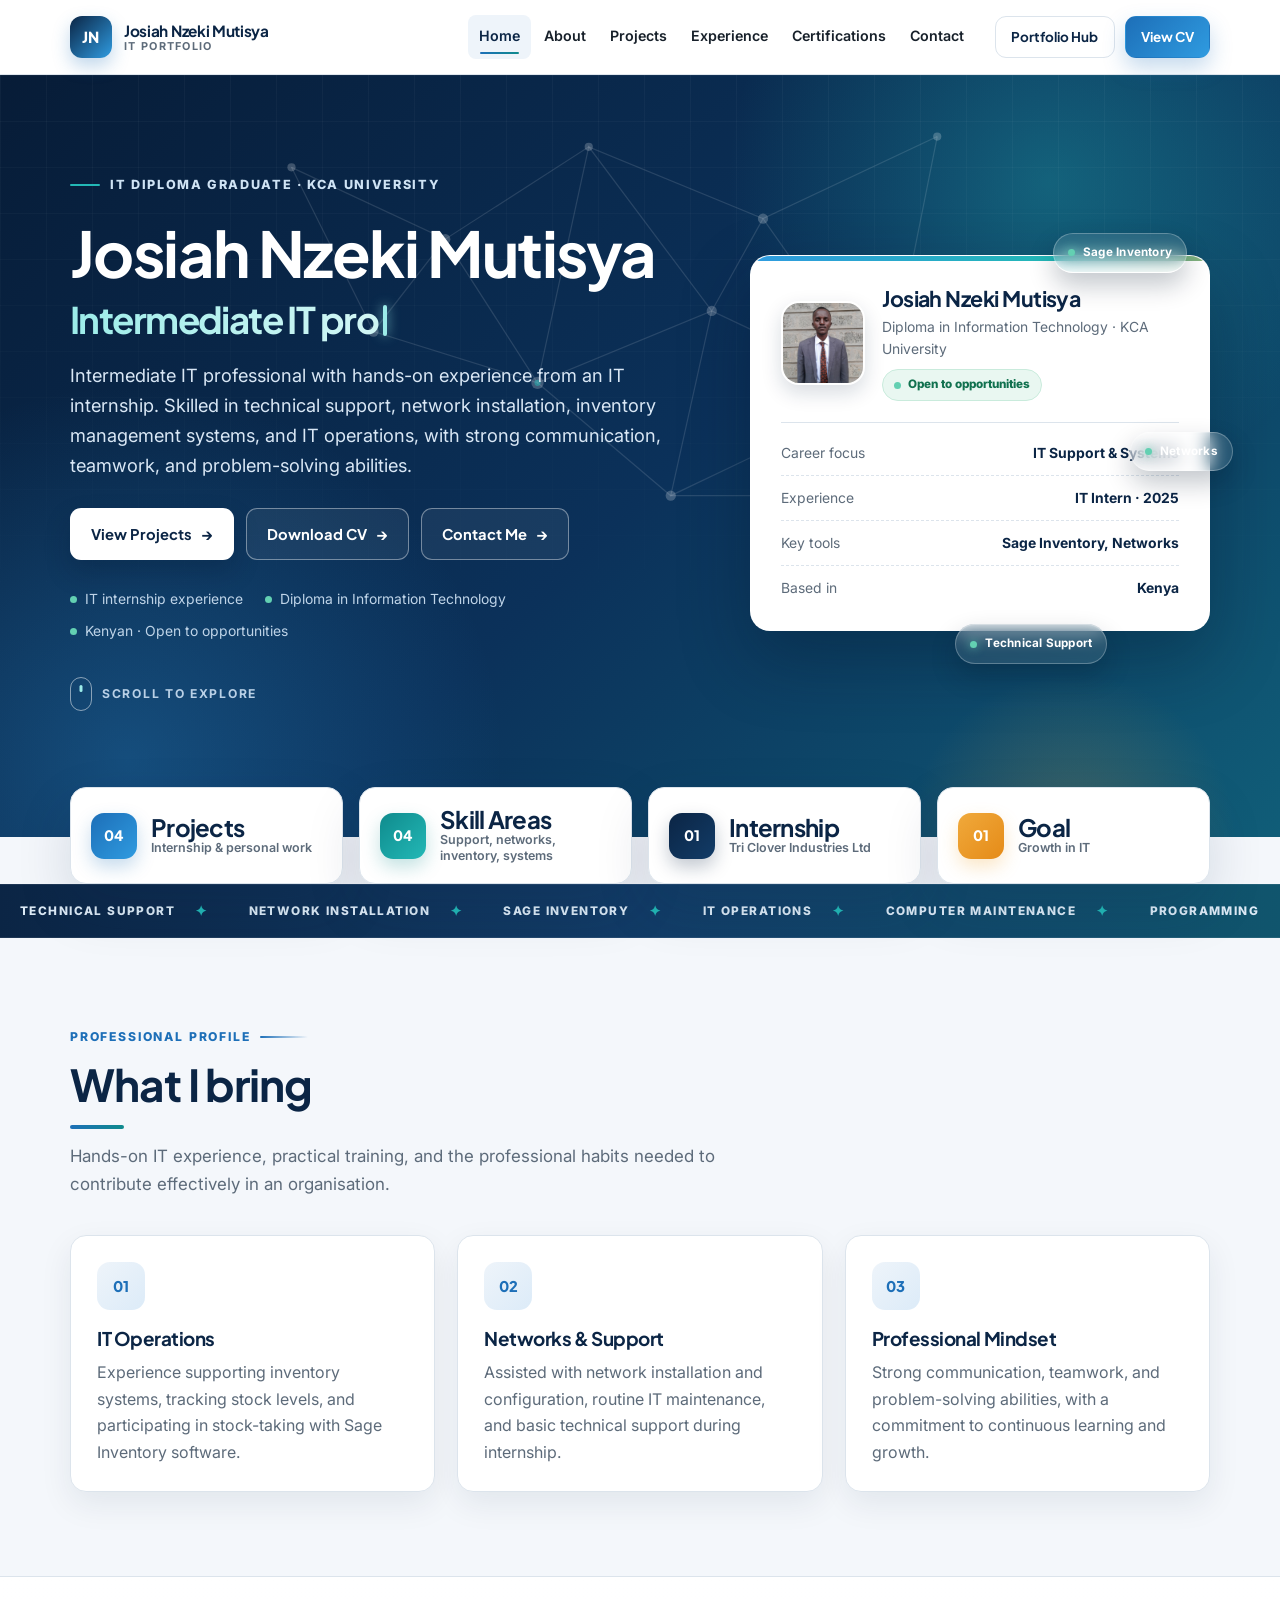
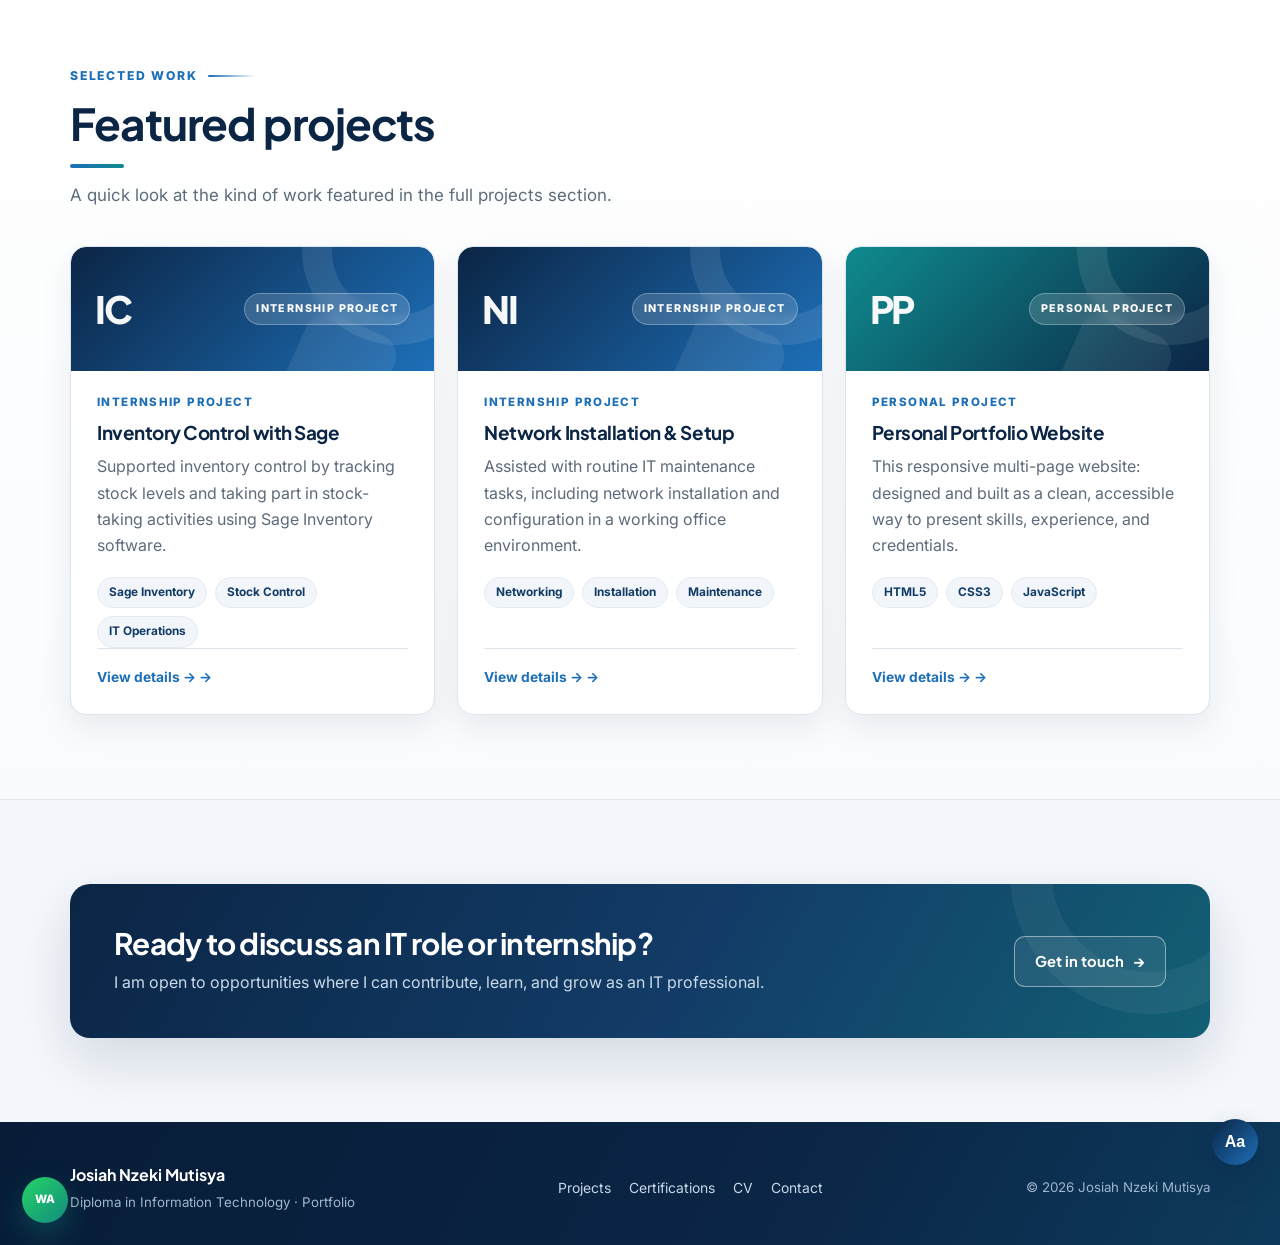
==== index.html @ 857e49f4 "Build responsive multi-page IT portfolio for Josiah Nzeki Mutisya" ====
<!DOCTYPE html>
<html lang="en">
<head>
  <script>
    (function () {
      try {
        var theme = localStorage.getItem("portfolio-theme");
        if (!theme) theme = window.matchMedia("(prefers-color-scheme: dark)").matches ? "dark" : "light";
        document.documentElement.dataset.theme = theme;
        var contrast = localStorage.getItem("portfolio-contrast");
        if (contrast) document.documentElement.dataset.contrast = contrast;
        var size = localStorage.getItem("portfolio-text-size");
        if (size) document.documentElement.style.fontSize = size;
      } catch (e) {}
    })();
  </script>
  <meta charset="UTF-8">
  <meta name="viewport" content="width=device-width, initial-scale=1.0">
  <title>Josiah Nzeki Mutisya | Intermediate IT Professional</title>
  <meta name="description" content="Professional portfolio of Josiah Nzeki Mutisya, Diploma in Information Technology graduate from KCA University. Explore projects, experience, qualifications, and contact details.">
  <link rel="manifest" href="manifest.webmanifest">
  <meta name="theme-color" content="#0b2545">
  <meta name="apple-mobile-web-app-capable" content="yes">
  <meta name="apple-mobile-web-app-status-bar-style" content="black-translucent">
  <link rel="canonical" href="https://joejoris.github.io/Josiah-Nzeki/">
  <link rel="apple-touch-icon" href="assets/apple-touch-icon.png">
  <meta property="og:type" content="website">
  <meta property="og:site_name" content="Josiah Nzeki Mutisya | IT Portfolio">
  <meta property="og:title" content="Josiah Nzeki Mutisya | Intermediate IT Professional">
  <meta property="og:description" content="Professional portfolio of Josiah Nzeki Mutisya, Diploma in Information Technology graduate from KCA University. Explore projects, experience, qualifications, and contact details.">
  <meta property="og:url" content="https://joejoris.github.io/Josiah-Nzeki/">
  <meta property="og:image" content="https://joejoris.github.io/Josiah-Nzeki/assets/og-image.jpg">
  <meta property="og:image:width" content="1200">
  <meta property="og:image:height" content="630">
  <meta name="twitter:card" content="summary_large_image">
  <meta name="twitter:title" content="Josiah Nzeki Mutisya | Intermediate IT Professional">
  <meta name="twitter:description" content="Professional portfolio of Josiah Nzeki Mutisya, Diploma in Information Technology graduate from KCA University. Explore projects, experience, qualifications, and contact details.">
  <meta name="twitter:image" content="https://joejoris.github.io/Josiah-Nzeki/assets/og-image.jpg">
  <script type="application/ld+json">
{
  "@context": "https://schema.org",
  "@type": "Person",
  "name": "Josiah Nzeki Mutisya",
  "jobTitle": "Intermediate IT Professional",
  "email": "mailto:josiahnzeki456@gmail.com",
  "telephone": "0740471975",
  "url": "https://joejoris.github.io/Josiah-Nzeki/",
  "image": "https://joejoris.github.io/Josiah-Nzeki/assets/profile.jpg",
  "alumniOf": {
    "@type": "CollegeOrUniversity",
    "name": "KCA University"
  },
  "knowsAbout": [
    "Technical Support",
    "Network Installation",
    "Sage Inventory",
    "IT Operations",
    "Computer Maintenance"
  ]
}
  </script>
  <link rel="icon" href="assets/favicon.svg" type="image/svg+xml">
  <link rel="stylesheet" href="css/style.css">
  <script src="js/main.js" defer></script>
</head>
<body>
  <a class="skip-link" href="#main-content">Skip to main content</a>

  <header class="site-header">
    <div class="nav-container">
      <a class="brand" href="index.html" aria-label="Josiah Nzeki Mutisya home">
        <span class="brand-mark">JN</span>
        <span class="brand-text"><strong>Josiah Nzeki Mutisya</strong><span>IT Portfolio</span></span>
      </a>

      <button class="menu-toggle" type="button" aria-label="Open navigation menu" aria-expanded="false" aria-controls="primary-navigation">&#9776;</button>

      <nav class="nav-links" id="primary-navigation" aria-label="Primary navigation">
        <a href="index.html" data-page="index.html">Home</a>
        <a href="about.html" data-page="about.html">About</a>
        <a href="projects.html" data-page="projects.html">Projects</a>
        <a href="experience.html" data-page="experience.html">Experience</a>
        <a href="certifications.html" data-page="certifications.html">Certifications</a>
        <a href="contact.html" data-page="contact.html">Contact</a>
      
        <a class="mobile-only" href="cv.html" data-page="cv.html">View CV</a>
        <a class="mobile-only" href="portfolio.html" data-page="portfolio.html">Portfolio Hub</a>
</nav>

      <div class="nav-actions">
        <a class="btn btn-outline btn-small" href="portfolio.html">Portfolio Hub</a>
        <a class="btn btn-primary btn-small" href="cv.html">View CV</a>
      </div>
    </div>
  </header>

  <main id="main-content">
    <section class="hero">
      <div class="container hero-grid">
        <div>
          <span class="eyebrow">IT Diploma Graduate &middot; KCA University</span>
          <h1>Josiah Nzeki Mutisya <span class="hero-role"><span id="typing-text">Intermediate IT professional.</span><i class="type-caret" aria-hidden="true"></i></span></h1>
          <p class="lead">Intermediate IT professional with hands-on experience from an IT internship. Skilled in technical support, network installation, inventory management systems, and IT operations, with strong communication, teamwork, and problem-solving abilities.</p>

          <div class="hero-actions">
            <a class="btn btn-primary" href="projects.html">View Projects</a>
            <a class="btn btn-outline" href="assets/Josiah_Nzeki_Mutisya_CV.pdf" download>Download CV</a>
            <a class="btn btn-outline" href="contact.html">Contact Me</a>
          </div>

          <div class="hero-meta">
            <span><i class="dot" aria-hidden="true"></i> IT internship experience</span>
            <span><i class="dot" aria-hidden="true"></i> Diploma in Information Technology</span>
            <span><i class="dot" aria-hidden="true"></i> Kenyan &middot; Open to opportunities</span>
          </div>

          <a class="scroll-cue" href="#highlights" aria-label="Scroll to portfolio highlights"><span aria-hidden="true"></span> Scroll to explore</a>
        </div>

        <aside class="profile-card" aria-label="Profile summary">
          <div class="profile-top">
            <img src="assets/profile.jpg" alt="Portrait of Josiah Nzeki Mutisya" class="avatar" width="84" height="84" fetchpriority="high">
            <div>
              <h2>Josiah Nzeki Mutisya</h2>
              <p>Diploma in Information Technology &middot; KCA University</p>
              <span class="status"><i class="dot" aria-hidden="true"></i> Open to opportunities</span>
            </div>
          </div>

          <div class="fact-list">
            <div class="fact-row"><span>Career focus</span><span>IT Support &amp; Systems</span></div>
            <div class="fact-row"><span>Experience</span><span>IT Intern &middot; 2025</span></div>
            <div class="fact-row"><span>Key tools</span><span>Sage Inventory, Networks</span></div>
            <div class="fact-row"><span>Based in</span><span>Kenya</span></div>
          </div>
        </aside>

        <div class="hero-floats" aria-hidden="true">
          <span class="float-chip chip-a">Sage Inventory</span>
          <span class="float-chip chip-b">Networks</span>
          <span class="float-chip chip-c">Technical Support</span>
        </div>
      </div>
    </section>

    <section class="stats-strip" id="highlights" aria-label="Portfolio highlights">
      <div class="container stats-grid">
        <div class="stat-card reveal">
          <div class="stat-icon">04</div>
          <div><strong>Projects</strong><span>Internship &amp; personal work</span></div>
        </div>
        <div class="stat-card reveal">
          <div class="stat-icon">04</div>
          <div><strong>Skill Areas</strong><span>Support, networks, inventory, systems</span></div>
        </div>
        <div class="stat-card reveal">
          <div class="stat-icon">01</div>
          <div><strong>Internship</strong><span>Tri Clover Industries Ltd</span></div>
        </div>
        <div class="stat-card reveal">
          <div class="stat-icon">01</div>
          <div><strong>Goal</strong><span>Growth in IT</span></div>
        </div>
      </div>
    </section>

    <section class="section">
      <div class="container">
        <div class="section-heading reveal">
          <span class="kicker">Professional Profile</span>
          <h2>What I bring</h2>
          <p>Hands-on IT experience, practical training, and the professional habits needed to contribute effectively in an organisation.</p>
        </div>

        <div class="grid grid-3">
          <article class="card reveal">
            <div class="card-icon">01</div>
            <h3>IT Operations</h3>
            <p>Experience supporting inventory systems, tracking stock levels, and participating in stock-taking with Sage Inventory software.</p>
          </article>

          <article class="card reveal">
            <div class="card-icon">02</div>
            <h3>Networks &amp; Support</h3>
            <p>Assisted with network installation and configuration, routine IT maintenance, and basic technical support during internship.</p>
          </article>

          <article class="card reveal">
            <div class="card-icon">03</div>
            <h3>Professional Mindset</h3>
            <p>Strong communication, teamwork, and problem-solving abilities, with a commitment to continuous learning and growth.</p>
          </article>
        </div>
      </div>
    </section>

    <section class="section section-alt">
      <div class="container">
        <div class="section-heading reveal">
          <span class="kicker">Selected Work</span>
          <h2>Featured projects</h2>
          <p>A quick look at the kind of work featured in the full projects section.</p>
        </div>

        <div class="grid grid-3">
          <article class="card project-card reveal" data-category="internship">
            <div class="project-meta">Internship Project</div>
            <h3>Inventory Control with Sage</h3>
            <p>Supported inventory control by tracking stock levels and taking part in stock-taking activities using Sage Inventory software.</p>
            <div class="tag-list"><span class="tag">Sage Inventory</span><span class="tag">Stock Control</span><span class="tag">IT Operations</span></div>
            <div class="project-links"><a href="project-sage-inventory.html">View details &rarr;</a></div>
          </article>

          <article class="card project-card reveal" data-category="internship">
            <div class="project-meta">Internship Project</div>
            <h3>Network Installation &amp; Setup</h3>
            <p>Assisted with routine IT maintenance tasks, including network installation and configuration in a working office environment.</p>
            <div class="tag-list"><span class="tag">Networking</span><span class="tag">Installation</span><span class="tag">Maintenance</span></div>
            <div class="project-links"><a href="project-network-installation.html">View details &rarr;</a></div>
          </article>

          <article class="card project-card reveal" data-category="personal">
            <div class="project-meta">Personal Project</div>
            <h3>Personal Portfolio Website</h3>
            <p>This responsive multi-page website: designed and built as a clean, accessible way to present skills, experience, and credentials.</p>
            <div class="tag-list"><span class="tag">HTML5</span><span class="tag">CSS3</span><span class="tag">JavaScript</span></div>
            <div class="project-links"><a href="projects.html">View details &rarr;</a></div>
          </article>
        </div>
      </div>
    </section>

    <section class="section">
      <div class="container">
        <div class="cta-band reveal">
          <div>
            <h2>Ready to discuss an IT role or internship?</h2>
            <p>I am open to opportunities where I can contribute, learn, and grow as an IT professional.</p>
          </div>
          <a class="btn btn-outline" href="contact.html">Get in touch</a>
        </div>
      </div>
    </section>
  </main>

  <footer class="site-footer">
    <div class="container footer-inner">
      <div>
        <strong>Josiah Nzeki Mutisya</strong>
        <small>Diploma in Information Technology &middot; Portfolio</small>
      </div>
      <div class="footer-links">
        <a href="projects.html">Projects</a>
        <a href="certifications.html">Certifications</a>
        <a href="cv.html">CV</a>
        <a href="contact.html">Contact</a>
      </div>
      <small>&copy; <span id="year">2026</span> Josiah Nzeki Mutisya</small>
    </div>
  </footer>
</body>
</html>
---- css/style.css ----
@import url("https://fonts.googleapis.com/css2?family=Inter:wght@400;500;600;700&family=Plus+Jakarta+Sans:wght@400;500;600;700;800&display=swap");

/* Josiah Nzeki — IT Portfolio
   Modern corporate UI/UX design system */

:root {
  --navy: #0b2545;
  --navy-2: #123c67;
  --blue: #1d6fb8;
  --blue-bright: #2f9be0;
  --teal: #0f8b8d;
  --teal-bright: #23b8b6;
  --amber: #f0a93b;
  --ink: #17202a;
  --muted: #5d6b7a;
  --line: #dce4ec;
  --bg: #f4f7fb;
  --surface: #ffffff;
  --soft: #eef4fa;
  --shadow: 0 12px 32px rgba(11, 37, 69, 0.08);
  --shadow-lg: 0 22px 55px rgba(11, 37, 69, 0.14);
  --radius: 16px;
  --radius-sm: 11px;
  --max: 1140px;
  --ease: cubic-bezier(0.22, 1, 0.36, 1);
}

*,
*::before,
*::after {
  box-sizing: border-box;
}

html {
  scroll-behavior: smooth;
  scroll-padding-top: 90px;
}

body {
  margin: 0;
  background: var(--bg);
  color: var(--ink);
  font-family: "Inter", "Segoe UI", Arial, sans-serif;
  line-height: 1.65;
  -webkit-font-smoothing: antialiased;
  animation: pageIn 0.5s var(--ease) both;
}

h1,
h2,
h3,
h4 {
  font-family: "Plus Jakarta Sans", "Inter", "Segoe UI", Arial, sans-serif;
  color: var(--navy);
  line-height: 1.18;
  margin-top: 0;
  letter-spacing: -0.025em;
}

h1 {
  font-size: clamp(2.4rem, 5vw, 3.95rem);
}

h2 {
  font-size: clamp(1.95rem, 3.6vw, 2.75rem);
}

h3 {
  font-size: 1.18rem;
}

p {
  margin-top: 0;
}

a {
  color: var(--blue);
  text-decoration: none;
}

a:hover {
  color: var(--blue-bright);
}

img {
  max-width: 100%;
  display: block;
}

ul {
  margin: 0;
  padding-left: 1.2rem;
}

li + li {
  margin-top: 0.4rem;
}

:focus-visible {
  outline: 3px solid rgba(47, 155, 224, 0.5);
  outline-offset: 3px;
}

/* Themed scrollbar */
::-webkit-scrollbar {
  width: 11px;
}

::-webkit-scrollbar-track {
  background: #e9eff5;
}

::-webkit-scrollbar-thumb {
  background: linear-gradient(180deg, var(--blue), var(--teal));
  border: 3px solid #e9eff5;
  border-radius: 999px;
}

::-webkit-scrollbar-thumb:hover {
  background: linear-gradient(180deg, var(--blue-bright), var(--teal-bright));
}

.skip-link {
  position: fixed;
  left: 16px;
  top: -80px;
  background: var(--navy);
  color: #fff;
  padding: 0.75rem 1rem;
  z-index: 999;
  border-radius: 0 0 10px 10px;
  transition: top 0.2s ease;
}

.skip-link:focus {
  top: 0;
  color: #fff;
}

@keyframes pageIn {
  from { opacity: 0; transform: translateY(8px); }
  to { opacity: 1; transform: none; }
}

@keyframes pulse {
  0%, 100% { box-shadow: 0 0 0 0 rgba(99, 208, 178, 0.55); }
  50% { box-shadow: 0 0 0 7px rgba(99, 208, 178, 0); }
}

@keyframes float {
  0%, 100% { transform: translateY(0) rotate(0deg); }
  50% { transform: translateY(-10px) rotate(2deg); }
}

@keyframes floatChip {
  0%, 100% { transform: translateY(0); }
  50% { transform: translateY(-12px); }
}

@keyframes gradientSlide {
  to { background-position: 200% 0; }
}

@keyframes shimmer {
  from { transform: translateX(-120%); }
  to { transform: translateX(220%); }
}

/* Scroll progress */
.scroll-progress {
  position: fixed;
  top: 0;
  left: 0;
  height: 3px;
  width: 0%;
  z-index: 200;
  background: linear-gradient(90deg, var(--blue-bright), var(--teal-bright), var(--amber));
  box-shadow: 0 0 12px rgba(47, 155, 224, 0.6);
  transition: width 0.08s linear;
}

.back-to-top {
  position: fixed;
  right: 22px;
  bottom: 22px;
  width: 46px;
  height: 46px;
  border: 0;
  border-radius: 50%;
  background: linear-gradient(135deg, var(--blue), var(--teal));
  color: #fff;
  font-size: 1.2rem;
  font-weight: 800;
  cursor: pointer;
  box-shadow: 0 12px 28px rgba(11, 37, 69, 0.28);
  opacity: 0;
  visibility: hidden;
  transform: translateY(12px) scale(0.92);
  transition: all 0.25s var(--ease);
  z-index: 150;
}

.back-to-top.show {
  opacity: 1;
  visibility: visible;
  transform: none;
}

.back-to-top:hover {
  transform: translateY(-3px) scale(1.04);
}

/* Layout */
.container {
  width: min(100% - 48px, var(--max));
  margin-inline: auto;
}

.section {
  padding: 84px 0;
}

.section-alt {
  background: linear-gradient(180deg, #ffffff 0%, #f9fbfd 100%);
  border-block: 1px solid var(--line);
}

.section-heading {
  margin-bottom: 36px;
  max-width: 730px;
}

.kicker {
  display: inline-flex;
  align-items: center;
  gap: 10px;
  color: var(--blue);
  font-size: 0.76rem;
  font-weight: 800;
  letter-spacing: 0.15em;
  text-transform: uppercase;
  margin-bottom: 12px;
}

.kicker::after {
  content: "";
  width: 0;
  height: 2px;
  border-radius: 2px;
  background: linear-gradient(90deg, var(--blue), transparent);
  transition: width 0.65s var(--ease) 0.15s;
}

.section-heading.is-visible .kicker::after,
.page-intro .kicker::after {
  width: 48px;
}

.section-heading h2 {
  margin-bottom: 14px;
}

.section-heading h2::after {
  content: "";
  display: block;
  width: 54px;
  height: 4px;
  border-radius: 4px;
  background: linear-gradient(90deg, var(--blue), var(--teal));
  margin-top: 14px;
}

.section-heading p {
  color: var(--muted);
  font-size: 1.06rem;
  margin-bottom: 0;
}

.grid {
  display: grid;
  gap: 22px;
}

.grid-2 {
  grid-template-columns: repeat(2, minmax(0, 1fr));
}

.grid-3 {
  grid-template-columns: repeat(3, minmax(0, 1fr));
}

/* Header */
.site-header {
  position: sticky;
  top: 0;
  z-index: 100;
  background: rgba(255, 255, 255, 0.94);
  border-bottom: 1px solid rgba(220, 228, 236, 0.9);
  backdrop-filter: blur(14px);
}

.nav-container {
  width: min(100% - 48px, var(--max));
  margin-inline: auto;
  min-height: 74px;
  display: flex;
  align-items: center;
  gap: 20px;
}

.brand {
  display: inline-flex;
  align-items: center;
  gap: 12px;
  color: var(--navy);
  flex: 0 0 auto;
}

.brand:hover {
  color: var(--navy);
}

.brand-mark {
  width: 42px;
  height: 42px;
  border-radius: 12px;
  background: linear-gradient(135deg, var(--navy), var(--blue-bright));
  color: #fff;
  display: grid;
  place-items: center;
  font-family: "Plus Jakarta Sans", sans-serif;
  font-weight: 800;
  font-size: 0.95rem;
  letter-spacing: 0.02em;
  box-shadow: 0 8px 18px rgba(29, 111, 184, 0.28);
  transition: transform 0.25s var(--ease);
}

.brand:hover .brand-mark {
  transform: rotate(-6deg) scale(1.05);
}

.brand-text {
  display: flex;
  flex-direction: column;
  line-height: 1.12;
}

.brand-text strong {
  font-family: "Plus Jakarta Sans", sans-serif;
  font-size: 0.96rem;
  letter-spacing: -0.02em;
  white-space: nowrap;
}

.brand-text span {
  color: var(--muted);
  font-size: 0.68rem;
  font-weight: 700;
  letter-spacing: 0.12em;
  text-transform: uppercase;
}

.nav-links {
  display: flex;
  align-items: center;
  gap: 2px;
  margin-left: auto;
}

.nav-links a {
  position: relative;
  color: var(--ink);
  font-size: 0.89rem;
  font-weight: 600;
  padding: 9px 11px 11px;
  border-radius: 8px;
  white-space: nowrap;
  transition: color 0.2s ease, background 0.2s ease;
}

.nav-links a::after {
  content: "";
  position: absolute;
  left: 12px;
  right: 12px;
  bottom: 5px;
  height: 2px;
  border-radius: 2px;
  background: linear-gradient(90deg, var(--blue), var(--teal));
  transform: scaleX(0);
  transform-origin: left;
  transition: transform 0.25s var(--ease);
}

.nav-links a:hover,
.nav-links a.active {
  background: var(--soft);
  color: var(--navy);
}

.nav-links a:hover::after,
.nav-links a.active::after {
  transform: scaleX(1);
}

.nav-actions {
  display: flex;
  align-items: center;
  gap: 10px;
}

/* Extra links shown only inside the mobile navigation dropdown */
.nav-links a.mobile-only {
  display: none;
}

.menu-toggle {
  display: none;
  width: 44px;
  height: 44px;
  border: 1px solid var(--line);
  background: #fff;
  color: var(--navy);
  border-radius: 11px;
  align-items: center;
  justify-content: center;
  cursor: pointer;
  font-size: 1.25rem;
  line-height: 1;
  transition: all 0.2s ease;
}

.menu-toggle:hover {
  border-color: var(--blue);
  color: var(--blue);
}

/* Buttons */
.btn {
  position: relative;
  overflow: hidden;
  isolation: isolate;
  display: inline-flex;
  align-items: center;
  justify-content: center;
  gap: 9px;
  min-height: 46px;
  padding: 0.78rem 1.25rem;
  border: 1px solid transparent;
  border-radius: 11px;
  font-family: "Plus Jakarta Sans", sans-serif;
  font-weight: 700;
  font-size: 0.92rem;
  cursor: pointer;
  transition: transform 0.2s var(--ease), box-shadow 0.2s ease, background 0.2s ease, border-color 0.2s ease;
}

.btn::after {
  content: "→";
  font-size: 1.05em;
  line-height: 1;
  transition: transform 0.2s var(--ease);
}

.btn:hover {
  transform: translateY(-2px);
}

.btn:hover::after {
  transform: translateX(4px);
}

.btn-primary {
  background: linear-gradient(135deg, var(--blue), var(--blue-bright));
  color: #fff;
  box-shadow: 0 10px 22px rgba(29, 111, 184, 0.26);
}

.btn-primary::before {
  content: "";
  position: absolute;
  top: 0;
  bottom: 0;
  left: 0;
  width: 42%;
  background: linear-gradient(90deg, transparent, rgba(255, 255, 255, 0.28), transparent);
  transform: translateX(-120%);
  animation: shimmer 3.6s ease-in-out infinite;
  z-index: -1;
}

.btn-primary:hover {
  background: linear-gradient(135deg, var(--blue-bright), var(--teal));
  color: #fff;
  box-shadow: 0 14px 28px rgba(29, 111, 184, 0.34);
}

.btn-outline {
  background: #fff;
  border-color: var(--line);
  color: var(--navy);
}

.btn-outline:hover {
  border-color: var(--blue);
  color: var(--navy);
  box-shadow: 0 10px 22px rgba(11, 37, 69, 0.09);
}

.btn-small {
  min-height: 39px;
  padding: 0.55rem 0.95rem;
  font-size: 0.84rem;
}

.btn-small::after {
  content: none;
}

/* Hero */
.hero {
  position: relative;
  overflow: hidden;
  color: #fff;
  padding: 92px 0 118px;
  background:
    url("../assets/network-bg.svg") center top / 820px auto no-repeat,
    radial-gradient(circle at 82% 14%, rgba(35, 184, 182, 0.34), transparent 26%),
    radial-gradient(circle at 10% 90%, rgba(47, 155, 224, 0.3), transparent 28%),
    linear-gradient(135deg, #071c37 0%, #0b315a 52%, #105d78 100%);
}

.hero::before {
  content: "";
  position: absolute;
  inset: 0;
  background-image:
    linear-gradient(rgba(255, 255, 255, 0.045) 1px, transparent 1px),
    linear-gradient(90deg, rgba(255, 255, 255, 0.045) 1px, transparent 1px);
  background-size: 46px 46px;
  -webkit-mask-image: linear-gradient(to bottom, rgba(0,0,0,0.8), transparent 78%);
  mask-image: linear-gradient(to bottom, rgba(0,0,0,0.8), transparent 78%);
  pointer-events: none;
}

.hero::after {
  content: "";
  position: absolute;
  width: 340px;
  height: 340px;
  right: 3%;
  bottom: -170px;
  border-radius: 50%;
  background: radial-gradient(circle, rgba(240, 169, 59, 0.22), transparent 68%);
  animation: float 7s ease-in-out infinite;
  pointer-events: none;
}

.hero-grid {
  position: relative;
  z-index: 2;
  display: grid;
  grid-template-columns: 1.15fr 0.85fr;
  gap: 58px;
  align-items: center;
}

.eyebrow {
  display: inline-flex;
  align-items: center;
  gap: 10px;
  color: #cfe3f4;
  font-size: 0.79rem;
  font-weight: 800;
  letter-spacing: 0.13em;
  text-transform: uppercase;
  margin-bottom: 20px;
}

.eyebrow::before {
  content: "";
  width: 30px;
  height: 2px;
  border-radius: 2px;
  background: var(--teal-bright);
}

.hero h1 {
  color: #fff;
  margin-bottom: 18px;
}

.hero-role {
  display: block;
  margin-top: 8px;
  font-size: 0.58em;
  line-height: 1.15;
  min-height: 1.2em;
  background: linear-gradient(90deg, #9cece9 0%, #ffffff 45%, #ffd89b 75%, #9cece9 100%);
  background-size: 200% 100%;
  -webkit-background-clip: text;
  background-clip: text;
  color: transparent;
  animation: gradientSlide 6s linear infinite;
}

.type-caret {
  display: inline-block;
  width: 4px;
  height: 0.85em;
  margin-left: 5px;
  vertical-align: -0.06em;
  border-radius: 3px;
  background: #9cece9;
  box-shadow: 0 0 12px rgba(156, 236, 233, 0.8);
  -webkit-background-clip: border-box;
  background-clip: border-box;
  animation: caretBlink 1s steps(2, start) infinite;
}

@keyframes caretBlink {
  50% { opacity: 0; }
}

.lead {
  color: #d9e7f5;
  font-size: 1.14rem;
  max-width: 650px;
  margin-bottom: 28px;
}

.hero-actions {
  display: flex;
  flex-wrap: wrap;
  gap: 12px;
  margin-bottom: 28px;
}

.hero .btn-primary {
  background: #fff;
  color: var(--navy);
  box-shadow: 0 12px 26px rgba(3, 20, 40, 0.22);
}

.hero .btn-primary:hover {
  background: #eaf4fb;
  color: var(--navy);
}

.hero .btn-outline {
  background: rgba(255, 255, 255, 0.06);
  border-color: rgba(255, 255, 255, 0.4);
  color: #fff;
}

.hero .btn-outline:hover {
  background: rgba(255, 255, 255, 0.14);
  border-color: #fff;
  color: #fff;
}

.hero-meta {
  display: flex;
  flex-wrap: wrap;
  gap: 10px 22px;
  color: #bfd4e8;
  font-size: 0.87rem;
}

.hero-meta span {
  display: inline-flex;
  align-items: center;
  gap: 8px;
}

.dot {
  width: 7px;
  height: 7px;
  border-radius: 50%;
  background: #63d0b2;
  display: inline-block;
  flex: 0 0 auto;
}

.scroll-cue {
  position: relative;
  z-index: 2;
  display: inline-flex;
  align-items: center;
  gap: 10px;
  margin-top: 34px;
  color: #b9d0e6;
  font-size: 0.76rem;
  font-weight: 700;
  letter-spacing: 0.14em;
  text-transform: uppercase;
}

.scroll-cue span {
  width: 22px;
  height: 34px;
  border: 1.5px solid rgba(255, 255, 255, 0.5);
  border-radius: 999px;
  position: relative;
}

.scroll-cue span::after {
  content: "";
  position: absolute;
  left: 50%;
  top: 7px;
  width: 3px;
  height: 7px;
  border-radius: 3px;
  background: #9cece9;
  transform: translateX(-50%);
  animation: scrollDot 1.7s ease-in-out infinite;
}

@keyframes scrollDot {
  0% { opacity: 0; transform: translate(-50%, 0); }
  35% { opacity: 1; }
  100% { opacity: 0; transform: translate(-50%, 12px); }
}

.scroll-cue:hover {
  color: #fff;
}

.profile-card {
  position: relative;
  overflow: hidden;
  background: var(--surface);
  color: var(--ink);
  border-radius: 20px;
  padding: 30px;
  box-shadow: 0 28px 70px rgba(3, 20, 40, 0.32);
  border: 1px solid rgba(255, 255, 255, 0.6);
}

.profile-card::before {
  content: "";
  position: absolute;
  inset: 0 0 auto;
  height: 5px;
  background: linear-gradient(90deg, var(--blue-bright), var(--teal-bright), var(--amber), var(--blue-bright));
  background-size: 200% 100%;
  animation: gradientSlide 5s linear infinite;
}

.profile-top {
  display: flex;
  align-items: center;
  gap: 17px;
  padding-bottom: 21px;
  border-bottom: 1px solid var(--line);
  margin-bottom: 19px;
}

.avatar {
  width: 84px;
  height: 84px;
  border-radius: 18px;
  object-fit: cover;
  background: var(--soft);
  border: 2px solid #fff;
  box-shadow: 0 8px 20px rgba(11, 37, 69, 0.16);
  transition: transform 0.3s var(--ease), box-shadow 0.3s ease;
  animation: avatarIn 0.8s var(--ease) 0.25s backwards;
}

@keyframes avatarIn {
  from { opacity: 0; transform: scale(0.82) rotate(-8deg); }
  to { opacity: 1; transform: none; }
}

.profile-card:hover .avatar {
  transform: scale(1.05) rotate(-2deg);
  box-shadow: 0 12px 26px rgba(11, 37, 69, 0.26);
}

.profile-top h2 {
  font-size: 1.34rem;
  margin-bottom: 4px;
}

.profile-top p {
  color: var(--muted);
  font-size: 0.87rem;
  margin-bottom: 8px;
}

.status {
  display: inline-flex;
  align-items: center;
  gap: 7px;
  background: #e9f7f1;
  color: #11714f;
  border: 1px solid #c9ebdc;
  border-radius: 999px;
  padding: 5px 11px;
  font-size: 0.73rem;
  font-weight: 800;
}

.status .dot {
  animation: pulse 2s infinite;
}

.fact-list {
  display: grid;
  gap: 11px;
}

.fact-row {
  display: flex;
  justify-content: space-between;
  gap: 16px;
  font-size: 0.87rem;
  padding-bottom: 10px;
  border-bottom: 1px dashed var(--line);
  transition: padding 0.2s ease;
}

.fact-row:hover {
  padding-left: 5px;
}

.fact-row:last-child {
  border-bottom: 0;
  padding-bottom: 0;
}

.fact-row span:first-child {
  color: var(--muted);
}

.fact-row span:last-child {
  font-weight: 700;
  text-align: right;
  color: var(--navy);
}

/* Floating hero chips */
.hero-floats {
  position: absolute;
  inset: 0;
  pointer-events: none;
  z-index: 3;
}

.float-chip {
  position: absolute;
  display: inline-flex;
  align-items: center;
  gap: 8px;
  padding: 9px 14px;
  border-radius: 999px;
  background: rgba(255, 255, 255, 0.1);
  border: 1px solid rgba(255, 255, 255, 0.26);
  color: #fff;
  font-size: 0.73rem;
  font-weight: 700;
  letter-spacing: 0.02em;
  backdrop-filter: blur(10px);
  box-shadow: 0 12px 26px rgba(3, 20, 40, 0.24);
  animation: floatChip 5s ease-in-out infinite;
}

.float-chip::before {
  content: "";
  width: 7px;
  height: 7px;
  border-radius: 50%;
  background: #63d0b2;
  box-shadow: 0 0 10px rgba(99, 208, 178, 0.8);
}

.chip-a { right: 2%; top: 12%; }
.chip-b { right: -2%; top: 48%; animation-delay: -1.7s; }
.chip-c { right: 9%; bottom: 10%; animation-delay: -3.3s; }

/* Stats strip */
.stats-strip {
  position: relative;
  z-index: 6;
  margin-top: -50px;
}

.stats-grid {
  display: grid;
  grid-template-columns: repeat(4, minmax(0, 1fr));
  gap: 16px;
}

.stat-card {
  display: flex;
  align-items: center;
  gap: 14px;
  background: #fff;
  border: 1px solid var(--line);
  border-radius: 16px;
  padding: 19px 20px;
  box-shadow: var(--shadow-lg);
  transition: transform 0.25s var(--ease), box-shadow 0.25s ease, border-color 0.25s ease;
}

.stat-card:hover {
  transform: translateY(-5px);
  border-color: #c9dcec;
  box-shadow: 0 26px 60px rgba(11, 37, 69, 0.18);
}

.stat-icon {
  width: 46px;
  height: 46px;
  flex: 0 0 auto;
  border-radius: 13px;
  display: grid;
  place-items: center;
  color: #fff;
  font-family: "Plus Jakarta Sans", sans-serif;
  font-weight: 800;
  font-size: 0.9rem;
  background: linear-gradient(135deg, var(--blue), var(--blue-bright));
  box-shadow: 0 8px 18px rgba(29, 111, 184, 0.25);
}

.stat-card:nth-child(2) .stat-icon { background: linear-gradient(135deg, var(--teal), var(--teal-bright)); box-shadow: 0 8px 18px rgba(15, 139, 141, 0.25); }
.stat-card:nth-child(3) .stat-icon { background: linear-gradient(135deg, var(--navy), var(--navy-2)); box-shadow: 0 8px 18px rgba(11, 37, 69, 0.25); }
.stat-card:nth-child(4) .stat-icon { background: linear-gradient(135deg, var(--amber), #e58b18); box-shadow: 0 8px 18px rgba(240, 169, 59, 0.28); }

.stat-card strong {
  display: block;
  font-family: "Plus Jakarta Sans", sans-serif;
  font-size: 1.5rem;
  line-height: 1.05;
  color: var(--navy);
  letter-spacing: -0.03em;
}

.stat-card span {
  display: block;
  color: var(--muted);
  font-size: 0.78rem;
  font-weight: 600;
  line-height: 1.3;
}

/* Skills marquee */
.skills-marquee {
  overflow: hidden;
  background: linear-gradient(90deg, var(--navy), var(--navy-2), #10556d);
  color: #dceaf6;
  padding: 14px 0;
  border-block: 1px solid rgba(255, 255, 255, 0.08);
}

.marquee-track {
  display: flex;
  width: max-content;
  animation: marqueeScroll 30s linear infinite;
}

.skills-marquee:hover .marquee-track {
  animation-play-state: paused;
}

.marquee-track span {
  display: inline-flex;
  align-items: center;
  gap: 20px;
  padding: 0 20px;
  font-size: 0.74rem;
  font-weight: 800;
  letter-spacing: 0.12em;
  text-transform: uppercase;
  white-space: nowrap;
}

.marquee-track i {
  color: var(--teal-bright);
  font-style: normal;
  font-size: 0.9rem;
}

@keyframes marqueeScroll {
  to { transform: translateX(-50%); }
}

/* Cards */
.card {
  position: relative;
  overflow: hidden;
  background: var(--surface);
  border: 1px solid var(--line);
  border-radius: var(--radius);
  padding: 26px;
  box-shadow: var(--shadow);
  transition: transform 0.28s var(--ease), box-shadow 0.28s ease, border-color 0.28s ease;
}

.card::before {
  content: "";
  position: absolute;
  inset: 0 0 auto;
  height: 3px;
  background: linear-gradient(90deg, var(--blue-bright), var(--teal-bright));
  transform: scaleX(0);
  transform-origin: left;
  transition: transform 0.28s var(--ease);
}

.card::after {
  content: "";
  position: absolute;
  inset: 0;
  background: radial-gradient(420px circle at var(--mx, 50%) var(--my, 0%), rgba(47, 155, 224, 0.13), transparent 55%);
  opacity: 0;
  pointer-events: none;
  transition: opacity 0.3s ease;
  z-index: 0;
}

.card:hover::after {
  opacity: 1;
}

.card > * {
  position: relative;
  z-index: 1;
}

.card:hover {
  transform: translateY(-6px);
  border-color: #c9dcec;
  box-shadow: var(--shadow-lg);
}

.card:hover::before {
  transform: scaleX(1);
}

.card h3 {
  margin-bottom: 10px;
}

.card p {
  color: var(--muted);
  margin-bottom: 0;
}

.card-icon {
  width: 48px;
  height: 48px;
  border-radius: 13px;
  background: linear-gradient(135deg, var(--soft), #dcebf8);
  color: var(--blue);
  display: grid;
  place-items: center;
  font-family: "Plus Jakarta Sans", sans-serif;
  font-weight: 800;
  margin-bottom: 17px;
  font-size: 0.92rem;
  transition: transform 0.3s var(--ease), color 0.3s ease;
}

.card:hover .card-icon {
  transform: rotate(-6deg) scale(1.06);
  color: var(--teal);
}

.tag-list {
  display: flex;
  flex-wrap: wrap;
  gap: 8px;
  margin-top: 18px;
}

.tag {
  display: inline-flex;
  align-items: center;
  background: #f2f6fa;
  color: var(--navy-2);
  border: 1px solid #e4ebf2;
  border-radius: 999px;
  padding: 5px 11px;
  font-size: 0.74rem;
  font-weight: 700;
  transition: background 0.2s ease, transform 0.2s ease;
}

.tag:hover {
  background: var(--soft);
  transform: translateY(-2px);
}

/* Project cards */
.project-card {
  display: flex;
  flex-direction: column;
  padding: 0 0 26px;
}

.project-card > :not(.project-thumb) {
  margin-left: 26px;
  margin-right: 26px;
}

.project-thumb {
  position: relative;
  overflow: hidden;
  height: 124px;
  margin: 0 0 22px;
  border-radius: 15px 15px 0 0;
  background: linear-gradient(135deg, var(--navy), var(--blue));
  display: flex;
  align-items: center;
  justify-content: space-between;
  padding: 20px 24px;
  color: #fff;
}

.project-thumb.personal {
  background: linear-gradient(135deg, var(--teal), var(--navy));
}

.project-thumb::before {
  content: "";
  position: absolute;
  width: 190px;
  height: 190px;
  right: -58px;
  top: -92px;
  border-radius: 50%;
  border: 30px solid rgba(255, 255, 255, 0.09);
}

.project-thumb::after {
  content: "";
  position: absolute;
  width: 96px;
  height: 96px;
  right: 46px;
  bottom: -46px;
  border-radius: 22px;
  background: rgba(255, 255, 255, 0.08);
  transform: rotate(24deg);
}

.project-thumb__code {
  position: relative;
  z-index: 1;
  font-family: "Plus Jakarta Sans", sans-serif;
  font-size: 2.35rem;
  font-weight: 800;
  letter-spacing: -0.06em;
  line-height: 1;
  opacity: 0.96;
}

.project-thumb__label {
  position: relative;
  z-index: 1;
  font-size: 0.67rem;
  font-weight: 800;
  letter-spacing: 0.13em;
  text-transform: uppercase;
  background: rgba(255, 255, 255, 0.16);
  border: 1px solid rgba(255, 255, 255, 0.28);
  padding: 6px 11px;
  border-radius: 999px;
  backdrop-filter: blur(4px);
}

.project-meta {
  color: var(--blue);
  font-size: 0.72rem;
  font-weight: 800;
  letter-spacing: 0.12em;
  text-transform: uppercase;
  margin-bottom: 9px;
}

.project-links {
  display: flex;
  flex-wrap: wrap;
  gap: 14px;
  margin-top: auto;
  padding-top: 17px;
  border-top: 1px solid var(--line);
  font-size: 0.86rem;
  font-weight: 700;
}

.project-links a::after {
  content: " →";
  transition: margin 0.2s ease;
}

.project-links a:hover::after {
  margin-left: 4px;
}

.filter-bar {
  display: flex;
  flex-wrap: wrap;
  gap: 10px;
  margin-bottom: 28px;
}

.filter-btn {
  border: 1px solid var(--line);
  background: #fff;
  color: var(--navy);
  border-radius: 999px;
  padding: 9px 17px;
  font-family: "Plus Jakarta Sans", sans-serif;
  font-size: 0.85rem;
  font-weight: 700;
  cursor: pointer;
  transition: all 0.22s var(--ease);
}

.filter-btn:hover {
  transform: translateY(-2px);
  border-color: var(--blue);
}

.filter-btn[aria-pressed="true"] {
  background: linear-gradient(135deg, var(--navy), var(--blue));
  border-color: var(--navy);
  color: #fff;
  box-shadow: 0 10px 20px rgba(11, 37, 69, 0.2);
}

/* Two-column content */
.split {
  display: grid;
  grid-template-columns: 0.9fr 1.1fr;
  gap: 38px;
  align-items: start;
}

.split-reverse {
  grid-template-columns: 1.1fr 0.9fr;
}

.prose p {
  color: var(--muted);
}

.prose p + p {
  margin-top: 1rem;
}

.info-panel {
  position: relative;
  overflow: hidden;
  background: linear-gradient(150deg, var(--navy), var(--navy-2));
  color: #fff;
  border-radius: var(--radius);
  padding: 32px;
  box-shadow: var(--shadow-lg);
}

.info-panel::before {
  content: "";
  position: absolute;
  width: 220px;
  height: 220px;
  right: -110px;
  top: -110px;
  border-radius: 50%;
  border: 34px solid rgba(255, 255, 255, 0.05);
}

.info-panel h3,
.info-panel h4 {
  color: #fff;
}

.info-panel p,
.info-panel li {
  color: #d6e4f1;
}

.info-row {
  display: flex;
  gap: 13px;
  padding: 14px 0;
  border-bottom: 1px solid rgba(255, 255, 255, 0.14);
}

.info-row:last-child {
  border-bottom: 0;
}

.info-row .card-icon {
  background: rgba(255, 255, 255, 0.12);
  color: #9cece9;
  margin-bottom: 0;
  width: 42px;
  height: 42px;
}

.info-row strong {
  display: block;
  color: #fff;
  font-size: 0.9rem;
}

.info-row span {
  color: #c5d8e9;
  font-size: 0.85rem;
}

/* Skills */
.skill-group + .skill-group {
  margin-top: 30px;
}

.skill-group h3 {
  margin-bottom: 18px;
  font-size: 1.05rem;
}

.skill-item {
  margin-bottom: 16px;
}

.skill-label {
  display: flex;
  justify-content: space-between;
  gap: 12px;
  font-size: 0.85rem;
  font-weight: 700;
  color: var(--navy-2);
  margin-bottom: 7px;
}

.skill-label span:last-child {
  color: var(--muted);
  font-weight: 600;
}

.bar {
  height: 8px;
  border-radius: 999px;
  background: #e8eef4;
  overflow: hidden;
}

.bar span {
  display: block;
  height: 100%;
  border-radius: inherit;
  background: linear-gradient(90deg, var(--blue), var(--teal-bright));
  box-shadow: 0 0 12px rgba(35, 184, 182, 0.35);
  transition: width 1.1s var(--ease);
}

/* Timeline */
.timeline {
  position: relative;
  border-left: 2px solid transparent;
  border-image: linear-gradient(to bottom, var(--blue), var(--teal), var(--line)) 1;
  padding-left: 34px;
  margin-left: 10px;
}

.timeline-item {
  position: relative;
  padding-bottom: 30px;
}

.timeline-item:last-child {
  padding-bottom: 0;
}

.timeline-item::before {
  content: "";
  position: absolute;
  left: -45px;
  top: 6px;
  width: 18px;
  height: 18px;
  border-radius: 50%;
  background: linear-gradient(135deg, var(--blue-bright), var(--teal-bright));
  border: 4px solid #fff;
  box-shadow: 0 0 0 2px var(--blue), 0 0 16px rgba(47, 155, 224, 0.45);
  transition: transform 0.25s var(--ease);
  animation: nodePulse 2.8s ease-in-out infinite;
}

@keyframes nodePulse {
  0%, 100% { box-shadow: 0 0 0 2px var(--blue), 0 0 14px rgba(47, 155, 224, 0.4); }
  50% { box-shadow: 0 0 0 5px rgba(47, 155, 224, 0.14), 0 0 24px rgba(35, 184, 182, 0.55); }
}

.timeline-item:hover::before {
  transform: scale(1.25);
}

.timeline-date {
  color: var(--blue);
  font-size: 0.75rem;
  font-weight: 800;
  letter-spacing: 0.09em;
  text-transform: uppercase;
  margin-bottom: 7px;
}

.timeline-item h3 {
  margin-bottom: 4px;
}

.timeline-org {
  color: var(--muted);
  font-size: 0.9rem;
  margin-bottom: 12px;
}

/* Certifications */
.cert-card {
  display: flex;
  gap: 17px;
  align-items: flex-start;
}

.cert-badge {
  flex: 0 0 auto;
  width: 50px;
  height: 50px;
  border-radius: 14px;
  background: linear-gradient(135deg, var(--soft), #dcebf8);
  color: var(--blue);
  display: grid;
  place-items: center;
  font-family: "Plus Jakarta Sans", sans-serif;
  font-weight: 800;
  font-size: 0.82rem;
  transition: transform 0.3s var(--ease), color 0.3s ease;
}

.card:hover .cert-badge {
  transform: rotate(-6deg) scale(1.06);
  color: var(--teal);
}

.cert-card h3 {
  margin-bottom: 4px;
  font-size: 1.06rem;
}

.cert-issuer {
  color: var(--blue);
  font-size: 0.81rem;
  font-weight: 800;
  margin-bottom: 8px;
}

.cert-card p {
  font-size: 0.91rem;
}

/* Contact */
.contact-grid {
  display: grid;
  grid-template-columns: 0.85fr 1.15fr;
  gap: 32px;
}

.contact-list {
  display: grid;
  gap: 12px;
}

.contact-item {
  display: flex;
  gap: 14px;
  align-items: flex-start;
  background: #fff;
  border: 1px solid var(--line);
  border-radius: 13px;
  padding: 16px;
  transition: transform 0.22s var(--ease), border-color 0.22s ease, box-shadow 0.22s ease;
}

.contact-item:hover {
  transform: translateX(4px);
  border-color: #c9dcec;
  box-shadow: 0 12px 26px rgba(11, 37, 69, 0.09);
}

.contact-icon {
  width: 40px;
  height: 40px;
  flex: 0 0 auto;
  border-radius: 11px;
  background: linear-gradient(135deg, var(--soft), #dcebf8);
  color: var(--blue);
  display: grid;
  place-items: center;
  font-family: "Plus Jakarta Sans", sans-serif;
  font-weight: 800;
  font-size: 0.78rem;
}

.contact-item span {
  display: block;
  color: var(--muted);
  font-size: 0.74rem;
  font-weight: 800;
  letter-spacing: 0.07em;
  text-transform: uppercase;
}

.contact-item strong,
.contact-item a {
  display: block;
  color: var(--navy);
  font-size: 0.93rem;
  word-break: break-word;
}

.form-row {
  display: grid;
  grid-template-columns: 1fr 1fr;
  gap: 16px;
}

.field {
  margin-bottom: 17px;
}

.field label {
  display: block;
  color: var(--navy);
  font-size: 0.85rem;
  font-weight: 700;
  margin-bottom: 8px;
}

.field input,
.field textarea {
  width: 100%;
  border: 1px solid var(--line);
  border-radius: 11px;
  padding: 12px 14px;
  font: inherit;
  font-size: 0.93rem;
  color: var(--ink);
  background: #fbfcfe;
  transition: border-color 0.2s ease, box-shadow 0.2s ease, background 0.2s ease;
}

.field input::placeholder,
.field textarea::placeholder {
  color: #9aa8b6;
}

.field input:focus,
.field textarea:focus {
  background: #fff;
  border-color: var(--blue);
  outline: 0;
  box-shadow: 0 0 0 4px rgba(47, 155, 224, 0.15);
}

.field textarea {
  min-height: 146px;
  resize: vertical;
}

.form-status {
  margin-top: 13px;
  font-size: 0.87rem;
  font-weight: 700;
  color: #11714f;
}

/* CTA band */
.cta-band {
  position: relative;
  overflow: hidden;
  background: linear-gradient(120deg, var(--navy), var(--navy-2) 55%, #125f74);
  color: #fff;
  border-radius: 20px;
  padding: 42px 44px;
  display: flex;
  align-items: center;
  justify-content: space-between;
  gap: 28px;
  box-shadow: var(--shadow-lg);
}

.cta-band::before {
  content: "";
  position: absolute;
  width: 280px;
  height: 280px;
  right: -80px;
  top: -150px;
  border-radius: 50%;
  border: 42px solid rgba(255, 255, 255, 0.05);
}

.cta-band h2 {
  color: #fff;
  margin-bottom: 8px;
  font-size: 1.85rem;
}

.cta-band p {
  color: #c9daea;
  margin-bottom: 0;
  position: relative;
  z-index: 1;
}

.cta-band h2 {
  position: relative;
  z-index: 1;
}

.cta-band .btn-outline {
  position: relative;
  z-index: 1;
  background: rgba(255, 255, 255, 0.08);
  border-color: rgba(255, 255, 255, 0.45);
  color: #fff;
}

.cta-band .btn-outline:hover {
  background: rgba(255, 255, 255, 0.16);
  border-color: #fff;
  color: #fff;
}

/* Page intro */
.page-intro {
  position: relative;
  overflow: hidden;
  background: linear-gradient(120deg, #eef5fb, #e2eef7 55%, #e6f5f4);
  border-bottom: 1px solid var(--line);
  padding: 62px 0;
}

.page-intro::after {
  content: "";
  position: absolute;
  width: 300px;
  height: 300px;
  right: -120px;
  top: -190px;
  border-radius: 50%;
  border: 46px solid rgba(29, 111, 184, 0.06);
}

.page-intro h1 {
  font-size: clamp(2.15rem, 4.2vw, 3.15rem);
  margin-bottom: 12px;
}

.page-intro p {
  color: var(--muted);
  max-width: 680px;
  margin-bottom: 0;
  font-size: 1.07rem;
}

/* Case study pages */
.case-hero {
  position: relative;
  overflow: hidden;
  padding: 46px 0 54px;
  color: #fff;
  background:
    url("../assets/network-bg.svg") right top / 760px auto no-repeat,
    linear-gradient(120deg, #071c37, #0b315a 55%, #105d78);
}

.case-hero::before {
  content: "";
  position: absolute;
  width: 420px;
  height: 420px;
  right: -120px;
  bottom: -260px;
  border-radius: 50%;
  background: rgba(35, 184, 182, 0.16);
  filter: blur(30px);
}

.case-hero .container {
  position: relative;
  z-index: 1;
}

.case-hero .kicker {
  color: #9cece9;
}

.case-hero .kicker::after {
  width: 48px;
  background: linear-gradient(90deg, #9cece9, transparent);
}

.case-hero h1 {
  color: #fff;
  font-size: clamp(2rem, 4vw, 3rem);
  margin: 12px 0 14px;
}

.case-hero h2 {
  color: #fff;
  font-size: clamp(1.7rem, 3.4vw, 2.4rem);
  margin: 12px 0 14px;
}

.case-hero .lead {
  color: #dceaf6;
  max-width: 760px;
  margin: 0;
}

.back-link {
  display: inline-flex;
  margin-bottom: 22px;
  color: #9cece9;
  font-size: 0.88rem;
  font-weight: 700;
}

.back-link:hover {
  color: #fff;
}

.case-facts {
  display: grid;
  grid-template-columns: repeat(4, 1fr);
  gap: 12px;
  margin-top: 34px;
}

.case-facts > div {
  padding: 16px 18px;
  border-radius: 14px;
  background: rgba(255, 255, 255, 0.09);
  border: 1px solid rgba(255, 255, 255, 0.18);
  backdrop-filter: blur(8px);
}

.case-facts span {
  display: block;
  margin-bottom: 6px;
  color: #9cece9;
  font-size: 0.72rem;
  font-weight: 800;
  letter-spacing: 0.1em;
  text-transform: uppercase;
}

.case-facts strong {
  display: block;
  color: #fff;
  font-size: 0.92rem;
  line-height: 1.4;
}

.check-list {
  list-style: none;
  padding: 0;
  margin: 12px 0 24px;
}

.check-list li {
  position: relative;
  padding-left: 30px;
  margin-bottom: 12px;
  color: var(--muted);
  line-height: 1.7;
}

.check-list li::before {
  content: "\2713";
  position: absolute;
  left: 0;
  top: 3px;
  width: 20px;
  height: 20px;
  display: grid;
  place-items: center;
  border-radius: 50%;
  background: rgba(35, 184, 182, 0.14);
  color: #0e8f88;
  font-size: 0.72rem;
  font-weight: 800;
}

.case-nav {
  display: flex;
  justify-content: space-between;
  gap: 14px;
  flex-wrap: wrap;
  margin-top: 34px;
}

.error-intro .hero-actions {
  margin-top: 26px;
}

/* Contact form helpers */
.honeypot {
  position: absolute;
  left: -9999px;
  width: 1px;
  height: 1px;
  overflow: hidden;
}

.form-status.is-sending {
  color: var(--muted);
}

.form-status.is-error {
  color: #b42318;
}

.form-status a {
  color: inherit;
  text-decoration: underline;
}

.btn[disabled] {
  opacity: 0.65;
  cursor: not-allowed;
  transform: none;
}

/* CV */
.cv-toolbar {
  display: flex;
  justify-content: flex-end;
  gap: 10px;
  margin: 28px auto 0;
  width: min(100% - 48px, 900px);
}

.cv-sheet {
  position: relative;
  overflow: hidden;
  width: min(100% - 48px, 900px);
  margin: 20px auto 64px;
  background: #fff;
  border: 1px solid var(--line);
  border-radius: 12px;
  padding: 54px;
  box-shadow: var(--shadow-lg);
}

.cv-sheet::before {
  content: "";
  position: absolute;
  inset: 0 0 auto;
  height: 6px;
  background: linear-gradient(90deg, var(--blue-bright), var(--teal-bright), var(--amber));
}

.cv-frame {
  position: relative;
  padding: 8px;
  border-radius: 18px;
  background: linear-gradient(135deg, rgba(47, 155, 224, 0.35), rgba(35, 184, 182, 0.25), rgba(240, 169, 59, 0.3));
  box-shadow: var(--shadow-lg);
}

.cv-frame::after {
  content: "PDF";
  position: absolute;
  top: -12px;
  right: 18px;
  background: linear-gradient(135deg, var(--navy), var(--blue));
  color: #fff;
  font-size: 0.67rem;
  font-weight: 800;
  letter-spacing: 0.12em;
  padding: 6px 12px;
  border-radius: 999px;
  box-shadow: 0 8px 18px rgba(11, 37, 69, 0.25);
}

.cv-embed {
  width: 100%;
  height: min(78vh, 940px);
  min-height: 520px;
  border: 1px solid var(--line);
  border-radius: 12px;
  background: #f8fafc;
}

.cv-header {
  display: flex;
  justify-content: space-between;
  gap: 24px;
  align-items: flex-start;
  border-bottom: 3px solid var(--navy);
  padding-bottom: 20px;
  margin-bottom: 24px;
}

.cv-header h1 {
  font-size: 2.3rem;
  margin-bottom: 5px;
}

.cv-role {
  color: var(--blue);
  font-weight: 800;
  font-size: 1rem;
}

.cv-contact {
  text-align: right;
  font-size: 0.8rem;
  color: var(--muted);
  line-height: 1.6;
}

.cv-contact strong {
  color: var(--navy);
}

.cv-section {
  margin-bottom: 23px;
}

.cv-section h2 {
  font-size: 0.9rem;
  letter-spacing: 0.14em;
  text-transform: uppercase;
  color: var(--navy);
  border-bottom: 1px solid var(--line);
  padding-bottom: 7px;
  margin-bottom: 12px;
}

.cv-section p,
.cv-section li {
  font-size: 0.91rem;
  color: #33404d;
}

.cv-entry + .cv-entry {
  margin-top: 14px;
}

.cv-entry-head {
  display: flex;
  justify-content: space-between;
  gap: 14px;
  align-items: baseline;
}

.cv-entry-head h3 {
  font-size: 0.99rem;
  margin-bottom: 2px;
}

.cv-entry-head span {
  color: var(--muted);
  font-size: 0.79rem;
  white-space: nowrap;
}

.cv-entry p {
  margin-bottom: 0;
}

.cv-grid {
  display: grid;
  grid-template-columns: 1fr 1fr;
  gap: 28px;
}

.cv-skill-line {
  font-size: 0.89rem;
  margin-bottom: 6px;
}

.cv-skill-line strong {
  color: var(--navy);
}

/* Footer */
.site-footer {
  background: linear-gradient(120deg, #071c37, var(--navy) 60%, #0d3a5c);
  color: #c9d8e8;
  padding: 40px 0 30px;
}

.footer-inner {
  display: flex;
  justify-content: space-between;
  align-items: center;
  gap: 20px;
  flex-wrap: wrap;
}

.footer-inner strong {
  color: #fff;
  display: block;
  font-family: "Plus Jakarta Sans", sans-serif;
}

.footer-inner small {
  color: #9fb6cd;
}

.footer-links {
  display: flex;
  flex-wrap: wrap;
  gap: 18px;
}

.footer-links a {
  color: #c9d8e8;
  font-size: 0.87rem;
  transition: color 0.2s ease, transform 0.2s ease;
}

.footer-links a:hover {
  color: #fff;
  transform: translateY(-2px);
}

/* Reveal animation */
.js .reveal {
  opacity: 0;
  transform: translateY(18px);
  transition: opacity 0.6s var(--ease), transform 0.6s var(--ease);
}

.js .reveal.is-visible {
  opacity: 1;
  transform: none;
}

/* Responsive */
@media (max-width: 1020px) {
  .stats-grid {
    grid-template-columns: repeat(2, minmax(0, 1fr));
  }
}

@media (max-width: 980px) {
  .nav-links {
    position: absolute;
    top: 100%;
    left: 0;
    right: 0;
    display: none;
    flex-direction: column;
    align-items: stretch;
    gap: 2px;
    background: rgba(255, 255, 255, 0.99);
    border-bottom: 1px solid var(--line);
    padding: 12px 24px 18px;
    box-shadow: 0 20px 34px rgba(11, 37, 69, 0.13);
  }

  .nav-links.open {
    display: flex;
  }

  .nav-links a {
    padding: 12px;
  }

  .nav-links a::after {
    display: none;
  }

  .nav-links a.mobile-only {
    display: block;
    border-top: 1px solid var(--line);
    border-radius: 0;
    margin-top: 4px;
    padding-top: 14px;
    color: var(--blue);
  }

  .menu-toggle {
    display: inline-flex;
    margin-left: auto;
  }

  .nav-actions {
    display: none;
  }

  .hero-grid,
  .split,
  .split-reverse,
  .contact-grid {
    grid-template-columns: 1fr;
  }

  .grid-3 {
    grid-template-columns: repeat(2, minmax(0, 1fr));
  }

  .profile-card {
    max-width: 540px;
  }

  .hero-floats {
    display: none;
  }
}

@media (max-width: 680px) {
  .container,
  .nav-container {
    width: min(100% - 32px, var(--max));
  }

  .section {
    padding: 62px 0;
  }

  .hero {
    padding: 66px 0 110px;
  }

  .hero-role {
    font-size: 0.63em;
  }

  .grid-2,
  .grid-3,
  .form-row,
  .cv-grid,
  .stats-grid {
    grid-template-columns: 1fr;
  }

  .case-facts {
    grid-template-columns: repeat(2, minmax(0, 1fr));
  }

  .case-facts > div {
    padding: 13px 14px;
  }

  .stats-strip {
    margin-top: -62px;
  }

  .stat-card {
    padding: 16px 18px;
  }

  .cta-band {
    flex-direction: column;
    align-items: flex-start;
    padding: 30px;
  }

  .cv-header {
    flex-direction: column;
  }

  .cv-contact {
    text-align: left;
  }

  .cv-embed {
    min-height: 420px;
    height: 68vh;
  }

  .cv-sheet {
    width: min(100% - 24px, 900px);
    padding: 30px;
  }

  .cv-toolbar {
    width: min(100% - 24px, 900px);
    flex-wrap: wrap;
    justify-content: center;
  }

  .project-thumb {
    height: 108px;
    padding: 17px 20px;
  }

  .project-thumb__code {
    font-size: 2rem;
  }

  .project-card > :not(.project-thumb) {
    margin-left: 22px;
    margin-right: 22px;
  }

  .project-card {
    padding-bottom: 22px;
  }

  .back-to-top {
    right: 16px;
    bottom: 16px;
    width: 43px;
    height: 43px;
  }
}

/* Small phones */
@media (max-width: 420px) {
  .brand-text span {
    display: none;
  }

  .case-facts {
    grid-template-columns: 1fr;
  }

  .hero-role {
    font-size: 0.56em;
  }

  .hero-actions {
    flex-direction: column;
    align-items: stretch;
  }

  .hero-actions .btn {
    width: 100%;
  }

  .whatsapp-fab {
    left: 14px;
    bottom: max(14px, env(safe-area-inset-bottom));
    width: 44px;
    height: 44px;
  }

  .a11y-fab {
    right: 14px;
    bottom: calc(max(14px, env(safe-area-inset-bottom)) + 58px);
    width: 44px;
    height: 44px;
  }

  .a11y-panel {
    right: 12px;
    bottom: calc(max(14px, env(safe-area-inset-bottom)) + 112px);
    width: min(252px, calc(100vw - 24px));
  }

  .back-to-top {
    right: 14px;
    bottom: max(14px, env(safe-area-inset-bottom));
    width: 42px;
    height: 42px;
  }

  .case-visual {
    border-radius: 12px;
  }
}

/* Case study diagram */
.case-visual {
  margin-top: 28px;
  border-radius: 16px;
  overflow: hidden;
  border: 1px solid rgba(255, 255, 255, 0.18);
  background: rgba(255, 255, 255, 0.05);
  box-shadow: 0 20px 45px rgba(3, 20, 40, 0.25);
}

.case-visual img {
  width: 100%;
  height: auto;
  display: block;
}

/* WhatsApp quick contact */
.whatsapp-fab {
  position: fixed;
  left: 22px;
  bottom: 22px;
  z-index: 150;
  width: 46px;
  height: 46px;
  border-radius: 50%;
  display: grid;
  place-items: center;
  background: linear-gradient(135deg, #25d366, #128c7e);
  color: #fff;
  font-size: 0.72rem;
  font-weight: 800;
  letter-spacing: 0.02em;
  box-shadow: 0 12px 28px rgba(18, 140, 126, 0.35);
  transition: transform 0.25s var(--ease), box-shadow 0.25s ease;
}

.whatsapp-fab:hover,
.whatsapp-fab:focus-visible {
  color: #fff;
  transform: translateY(-3px) scale(1.04);
  box-shadow: 0 16px 32px rgba(18, 140, 126, 0.45);
}

/* Accessibility widget */
.a11y-fab {
  position: fixed;
  right: 22px;
  bottom: 80px;
  z-index: 160;
  width: 46px;
  height: 46px;
  border: 0;
  border-radius: 50%;
  background: linear-gradient(135deg, var(--navy), var(--blue));
  color: #fff;
  font-size: 1rem;
  font-weight: 800;
  cursor: pointer;
  box-shadow: 0 12px 28px rgba(11, 37, 69, 0.28);
  transition: transform 0.25s var(--ease), box-shadow 0.25s ease;
}

.a11y-fab:hover {
  transform: translateY(-3px) scale(1.04);
}

.a11y-panel {
  position: fixed;
  right: 22px;
  bottom: 136px;
  z-index: 160;
  width: 252px;
  padding: 18px;
  border-radius: 16px;
  background: var(--surface);
  border: 1px solid var(--line);
  box-shadow: var(--shadow-lg);
  color: var(--ink);
}

.a11y-panel[hidden] {
  display: none;
}

.a11y-panel h3 {
  font-size: 0.95rem;
  margin-bottom: 4px;
}

.a11y-row {
  display: flex;
  align-items: center;
  justify-content: space-between;
  gap: 10px;
  margin-top: 15px;
}

.a11y-row > span {
  font-size: 0.8rem;
  font-weight: 700;
  color: var(--muted);
}

.a11y-options {
  display: flex;
  gap: 6px;
}

.a11y-btn {
  border: 1px solid var(--line);
  background: var(--soft);
  color: var(--ink);
  border-radius: 8px;
  padding: 6px 9px;
  font: inherit;
  font-size: 0.74rem;
  font-weight: 700;
  cursor: pointer;
  transition: background 0.2s ease, color 0.2s ease, border-color 0.2s ease;
}

.a11y-btn:hover,
.a11y-btn.active {
  background: linear-gradient(135deg, var(--blue), var(--teal));
  border-color: transparent;
  color: #fff;
}

.a11y-note {
  margin: 14px 0 0;
  font-size: 0.72rem;
  line-height: 1.5;
  color: var(--muted);
}

/* Dark theme */
[data-theme="dark"] {
  --ink: #e8f0f9;
  --muted: #a9bbcf;
  --line: #2c4058;
  --bg: #091625;
  --surface: #112338;
  --soft: #172f4a;
  --blue: #6cb6f5;
  --blue-bright: #8cc9ff;
  --teal: #4fd1c5;
  --teal-bright: #6ee7dd;
  --amber: #ffc66d;
  --shadow: 0 12px 32px rgba(0, 0, 0, 0.32);
  --shadow-lg: 0 22px 55px rgba(0, 0, 0, 0.46);
}

[data-theme="dark"] h1,
[data-theme="dark"] h2,
[data-theme="dark"] h3,
[data-theme="dark"] h4,
[data-theme="dark"] .brand,
[data-theme="dark"] .brand:hover,
[data-theme="dark"] .nav-links a,
[data-theme="dark"] .stat-card strong,
[data-theme="dark"] .contact-item a,
[data-theme="dark"] .contact-item strong,
[data-theme="dark"] .timeline-org,
[data-theme="dark"] .cert-issuer {
  color: #f2f7fc;
}

[data-theme="dark"] a {
  color: var(--blue-bright);
}

[data-theme="dark"] .site-header {
  background: rgba(9, 22, 37, 0.94);
  border-bottom-color: rgba(255, 255, 255, 0.12);
}

[data-theme="dark"] .nav-links a:hover,
[data-theme="dark"] .nav-links a.active {
  background: var(--soft);
  color: #fff;
}

[data-theme="dark"] .btn-outline,
[data-theme="dark"] .menu-toggle,
[data-theme="dark"] .stat-card,
[data-theme="dark"] .filter-btn,
[data-theme="dark"] .field input,
[data-theme="dark"] .field textarea {
  background: var(--surface);
  color: var(--ink);
  border-color: var(--line);
}

[data-theme="dark"] .btn-outline:hover,
[data-theme="dark"] .menu-toggle:hover {
  color: #fff;
  border-color: var(--blue);
}

[data-theme="dark"] .section-alt {
  background: linear-gradient(180deg, #0c1c2e, #0a1828);
}

[data-theme="dark"] .page-intro {
  background: linear-gradient(120deg, #0c2035, #12304b 55%, #123f4c);
  border-bottom-color: var(--line);
}

[data-theme="dark"] .tag {
  background: #17304b;
  color: #d6e8fa;
  border-color: #264563;
}

[data-theme="dark"] .card-icon {
  background: linear-gradient(135deg, #17304b, #1d4365);
  color: var(--blue-bright);
}

[data-theme="dark"] .status {
  background: #12382f;
  color: #8ef0c2;
  border-color: #1f5b49;
}

[data-theme="dark"] .field input::placeholder,
[data-theme="dark"] .field textarea::placeholder {
  color: #8297ad;
}

[data-theme="dark"] .field input:focus,
[data-theme="dark"] .field textarea:focus {
  background: #0c1b2d;
}

[data-theme="dark"] .filter-btn[aria-pressed="true"] {
  background: linear-gradient(135deg, var(--blue), var(--blue-bright));
  border-color: var(--blue);
  color: #fff;
}

[data-theme="dark"] .cv-sheet {
  background: #fff;
  color: #17202a;
}

[data-theme="dark"] .site-footer {
  background: linear-gradient(120deg, #061224, #0a2035 60%, #0a3348);
}

[data-theme="dark"] .prose strong,
[data-theme="dark"] .prose li {
  color: var(--ink);
}

/* High contrast mode */
[data-contrast="high"] {
  --ink: #000000;
  --muted: #243244;
  --line: #0f172a;
  --bg: #ffffff;
  --surface: #ffffff;
  --soft: #e2e8f0;
}

[data-theme="dark"][data-contrast="high"] {
  --ink: #ffffff;
  --muted: #e2e8f0;
  --line: #f8fafc;
  --bg: #000000;
  --surface: #0b1220;
  --soft: #1e293b;
}

[data-contrast="high"] :focus-visible {
  outline: 4px solid var(--amber);
  outline-offset: 3px;
}

[data-contrast="high"] a {
  text-decoration: underline;
}

[data-contrast="high"] .card,
[data-contrast="high"] .stat-card,
[data-contrast="high"] .profile-card,
[data-contrast="high"] .tag,
[data-contrast="high"] .btn {
  border-width: 2px;
}

[data-contrast="high"] .card,
[data-contrast="high"] .stat-card,
[data-contrast="high"] .profile-card {
  box-shadow: none;
}

@media (prefers-reduced-motion: reduce) {
  html {
    scroll-behavior: auto;
  }

  *,
  *::before,
  *::after {
    animation-duration: 0.01ms !important;
    animation-iteration-count: 1 !important;
    transition-duration: 0.01ms !important;
  }

  .js .reveal {
    opacity: 1;
    transform: none;
  }

  .marquee-track,
  .hero-role,
  .type-caret,
  .float-chip {
    animation: none !important;
  }
}

/* Print / save as PDF */
@media print {
  @page {
    size: A4;
    margin: 14mm;
  }

  body {
    background: #fff;
    font-size: 10.5pt;
    animation: none;
  }

  .site-header,
  .site-footer,
  .cv-toolbar,
  .no-print,
  .skip-link,
  .scroll-progress,
  .back-to-top,
  .whatsapp-fab,
  .a11y-fab,
  .a11y-panel,
  .cv-sheet::before,
  .cv-frame::after,
  .skills-marquee {
    display: none !important;
  }

  .cv-sheet {
    width: 100%;
    margin: 0;
    padding: 0;
    border: 0;
    border-radius: 0;
    box-shadow: none;
    overflow: visible;
  }

  .cv-section,
  .cv-entry {
    break-inside: avoid;
  }

  a {
    color: inherit;
    text-decoration: none;
  }
}
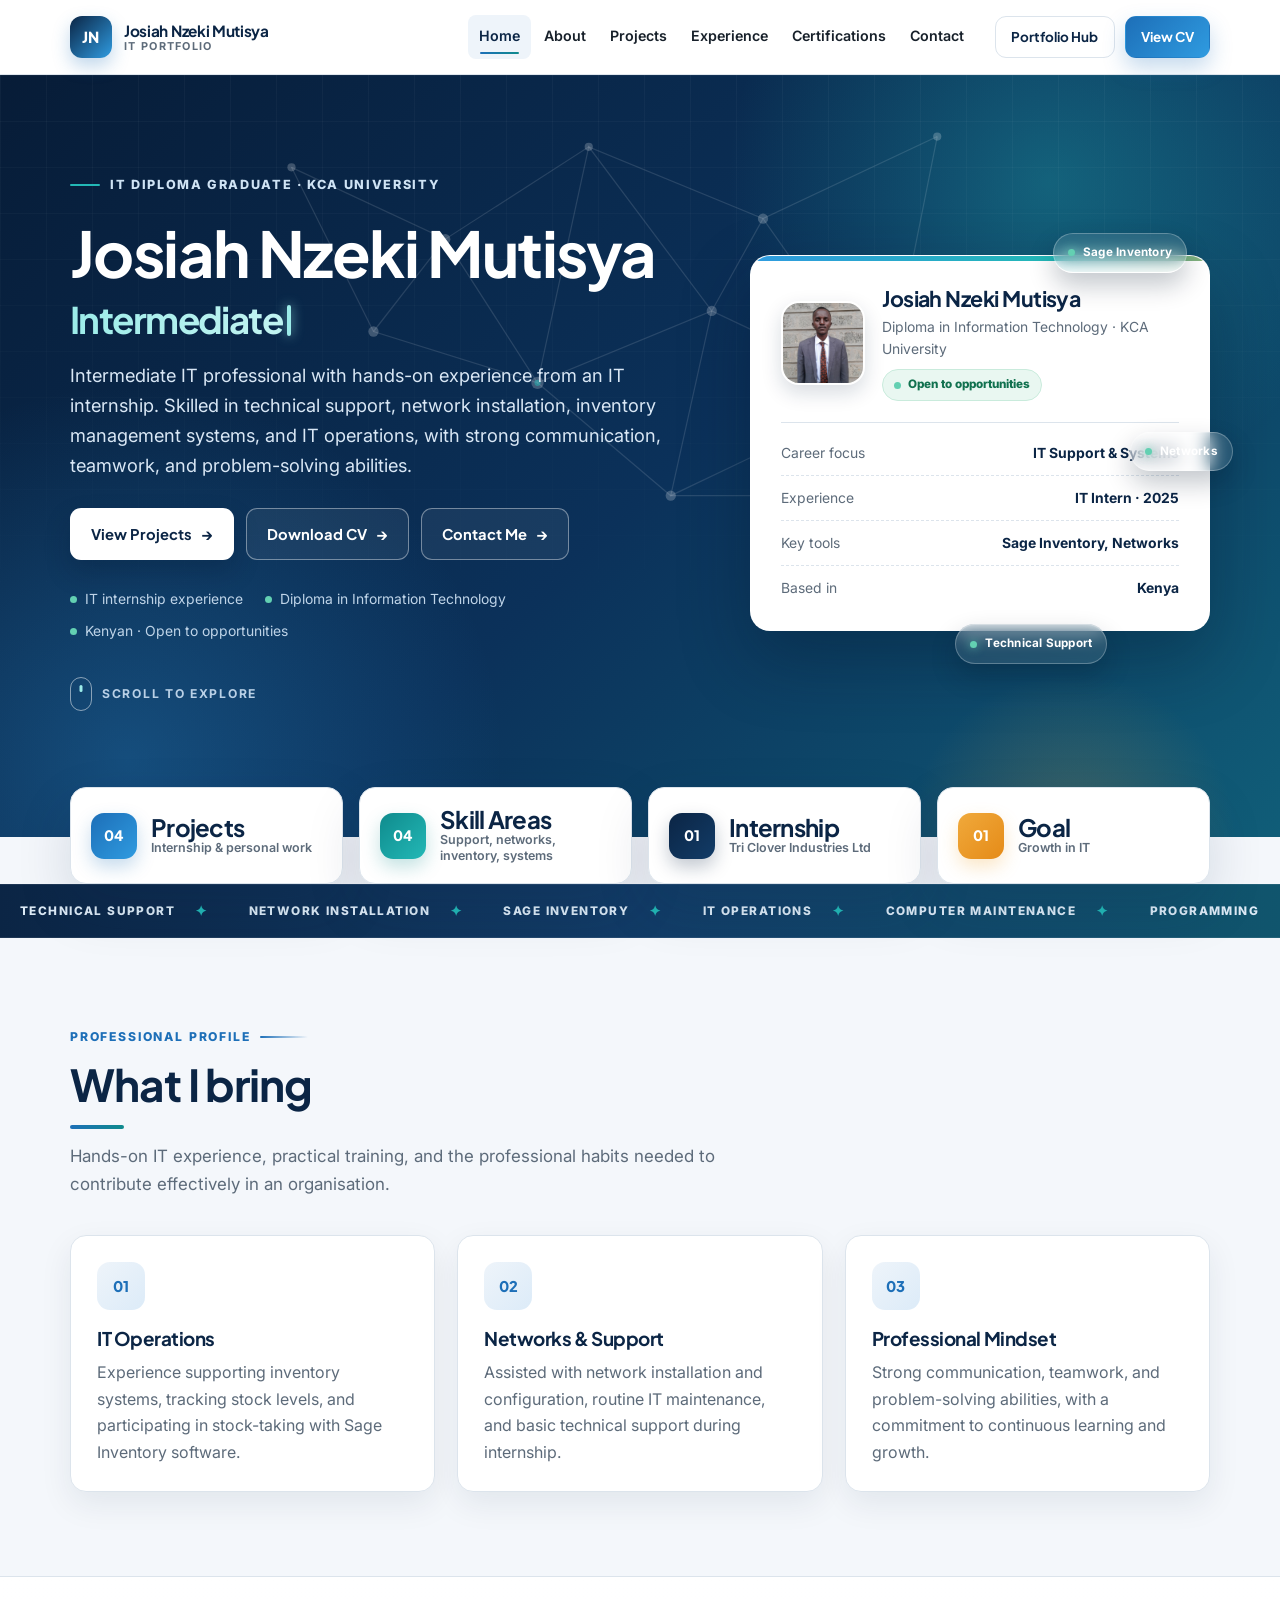
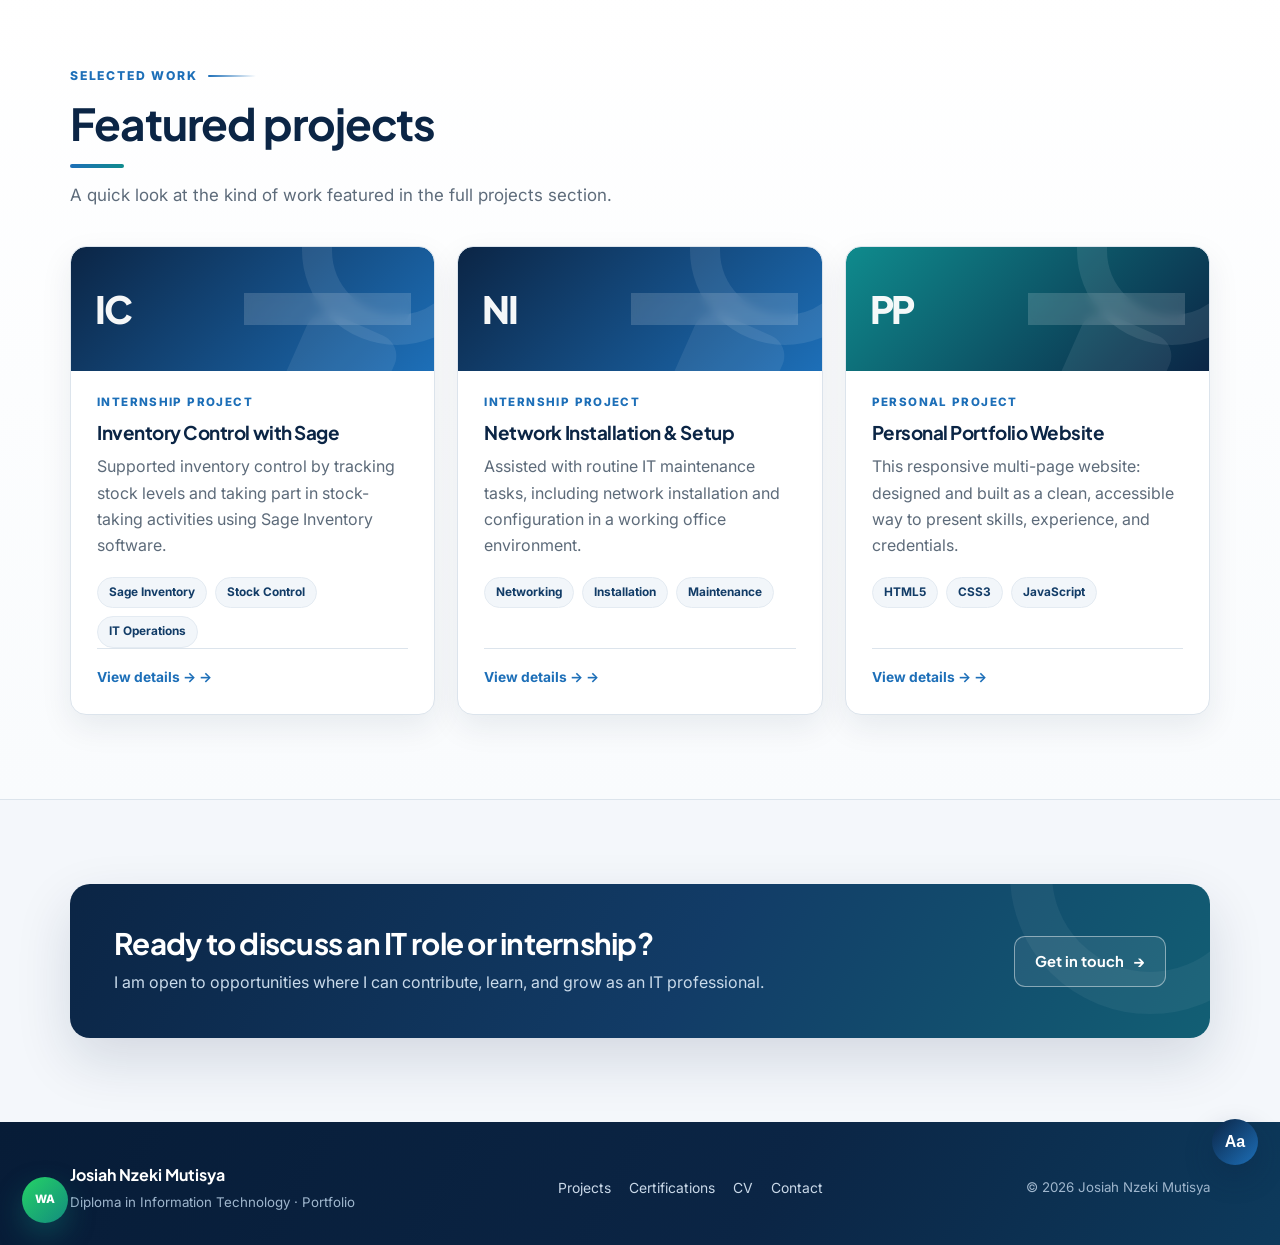
==== commit 7fe5ef22: "Remove dark theme and add Netlify deploy config" ====
--- a/index.html
+++ b/index.html
@@ -4,9 +4,6 @@
   <script>
     (function () {
       try {
-        var theme = localStorage.getItem("portfolio-theme");
-        if (!theme) theme = window.matchMedia("(prefers-color-scheme: dark)").matches ? "dark" : "light";
-        document.documentElement.dataset.theme = theme;
         var contrast = localStorage.getItem("portfolio-contrast");
         if (contrast) document.documentElement.dataset.contrast = contrast;
         var size = localStorage.getItem("portfolio-text-size");
--- a/css/style.css
+++ b/css/style.css
@@ -2409,126 +2409,6 @@
   color: var(--muted);
 }
 
-/* Dark theme */
-[data-theme="dark"] {
-  --ink: #e8f0f9;
-  --muted: #a9bbcf;
-  --line: #2c4058;
-  --bg: #091625;
-  --surface: #112338;
-  --soft: #172f4a;
-  --blue: #6cb6f5;
-  --blue-bright: #8cc9ff;
-  --teal: #4fd1c5;
-  --teal-bright: #6ee7dd;
-  --amber: #ffc66d;
-  --shadow: 0 12px 32px rgba(0, 0, 0, 0.32);
-  --shadow-lg: 0 22px 55px rgba(0, 0, 0, 0.46);
-}
-
-[data-theme="dark"] h1,
-[data-theme="dark"] h2,
-[data-theme="dark"] h3,
-[data-theme="dark"] h4,
-[data-theme="dark"] .brand,
-[data-theme="dark"] .brand:hover,
-[data-theme="dark"] .nav-links a,
-[data-theme="dark"] .stat-card strong,
-[data-theme="dark"] .contact-item a,
-[data-theme="dark"] .contact-item strong,
-[data-theme="dark"] .timeline-org,
-[data-theme="dark"] .cert-issuer {
-  color: #f2f7fc;
-}
-
-[data-theme="dark"] a {
-  color: var(--blue-bright);
-}
-
-[data-theme="dark"] .site-header {
-  background: rgba(9, 22, 37, 0.94);
-  border-bottom-color: rgba(255, 255, 255, 0.12);
-}
-
-[data-theme="dark"] .nav-links a:hover,
-[data-theme="dark"] .nav-links a.active {
-  background: var(--soft);
-  color: #fff;
-}
-
-[data-theme="dark"] .btn-outline,
-[data-theme="dark"] .menu-toggle,
-[data-theme="dark"] .stat-card,
-[data-theme="dark"] .filter-btn,
-[data-theme="dark"] .field input,
-[data-theme="dark"] .field textarea {
-  background: var(--surface);
-  color: var(--ink);
-  border-color: var(--line);
-}
-
-[data-theme="dark"] .btn-outline:hover,
-[data-theme="dark"] .menu-toggle:hover {
-  color: #fff;
-  border-color: var(--blue);
-}
-
-[data-theme="dark"] .section-alt {
-  background: linear-gradient(180deg, #0c1c2e, #0a1828);
-}
-
-[data-theme="dark"] .page-intro {
-  background: linear-gradient(120deg, #0c2035, #12304b 55%, #123f4c);
-  border-bottom-color: var(--line);
-}
-
-[data-theme="dark"] .tag {
-  background: #17304b;
-  color: #d6e8fa;
-  border-color: #264563;
-}
-
-[data-theme="dark"] .card-icon {
-  background: linear-gradient(135deg, #17304b, #1d4365);
-  color: var(--blue-bright);
-}
-
-[data-theme="dark"] .status {
-  background: #12382f;
-  color: #8ef0c2;
-  border-color: #1f5b49;
-}
-
-[data-theme="dark"] .field input::placeholder,
-[data-theme="dark"] .field textarea::placeholder {
-  color: #8297ad;
-}
-
-[data-theme="dark"] .field input:focus,
-[data-theme="dark"] .field textarea:focus {
-  background: #0c1b2d;
-}
-
-[data-theme="dark"] .filter-btn[aria-pressed="true"] {
-  background: linear-gradient(135deg, var(--blue), var(--blue-bright));
-  border-color: var(--blue);
-  color: #fff;
-}
-
-[data-theme="dark"] .cv-sheet {
-  background: #fff;
-  color: #17202a;
-}
-
-[data-theme="dark"] .site-footer {
-  background: linear-gradient(120deg, #061224, #0a2035 60%, #0a3348);
-}
-
-[data-theme="dark"] .prose strong,
-[data-theme="dark"] .prose li {
-  color: var(--ink);
-}
-
 /* High contrast mode */
 [data-contrast="high"] {
   --ink: #000000;
@@ -2537,15 +2417,6 @@
   --bg: #ffffff;
   --surface: #ffffff;
   --soft: #e2e8f0;
-}
-
-[data-theme="dark"][data-contrast="high"] {
-  --ink: #ffffff;
-  --muted: #e2e8f0;
-  --line: #f8fafc;
-  --bg: #000000;
-  --surface: #0b1220;
-  --soft: #1e293b;
 }
 
 [data-contrast="high"] :focus-visible {
